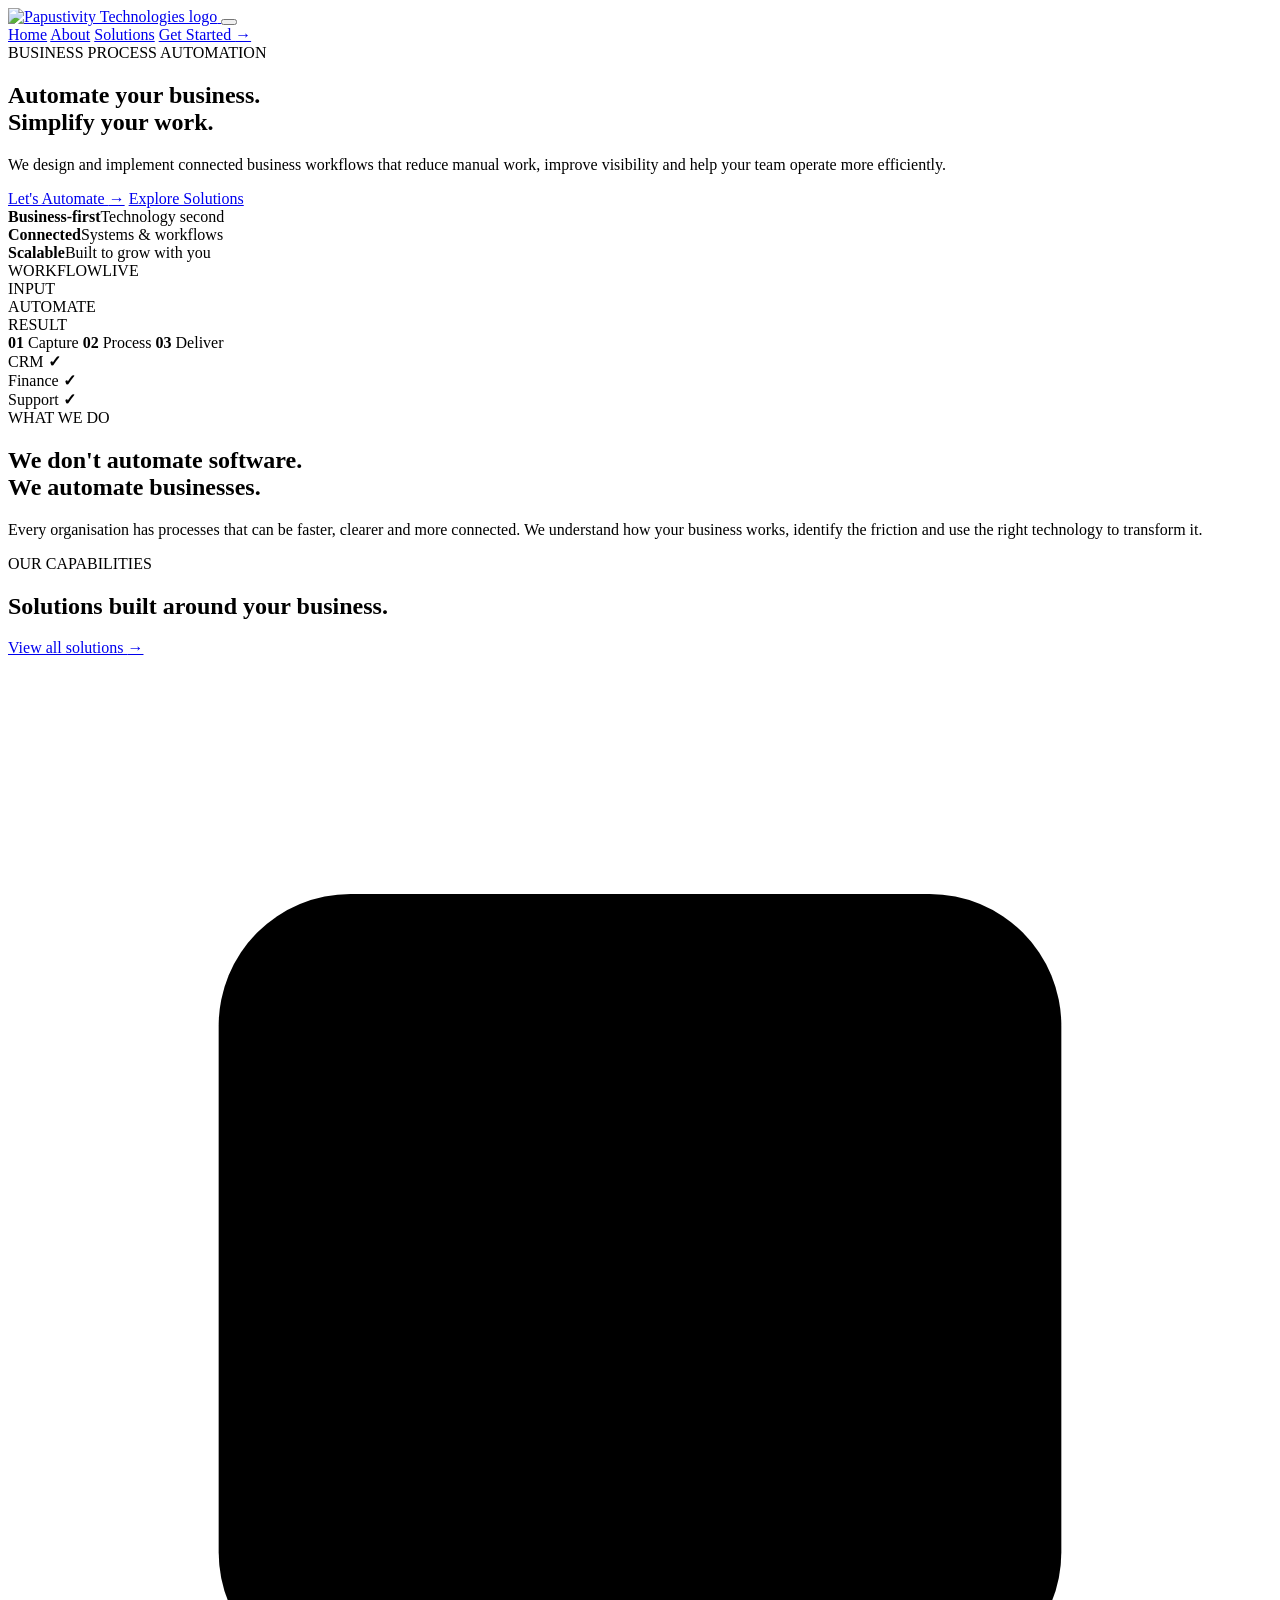
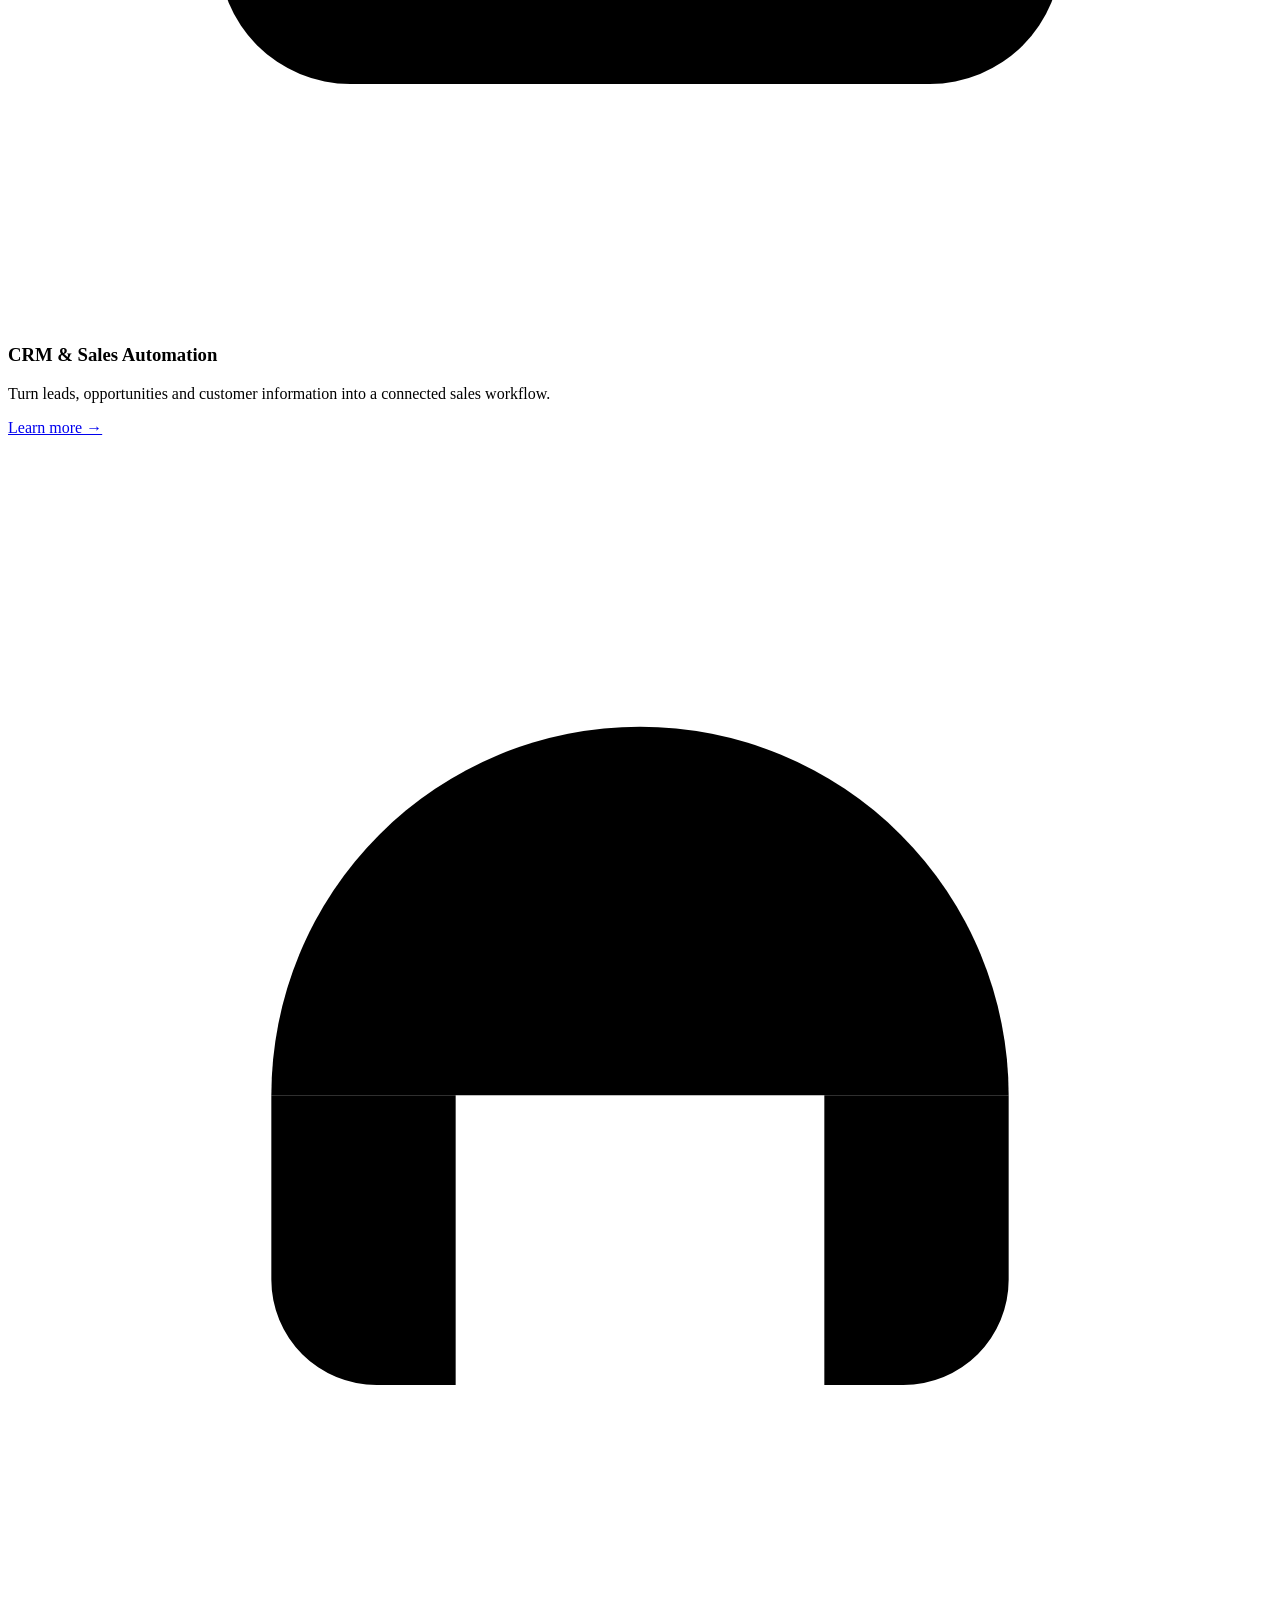
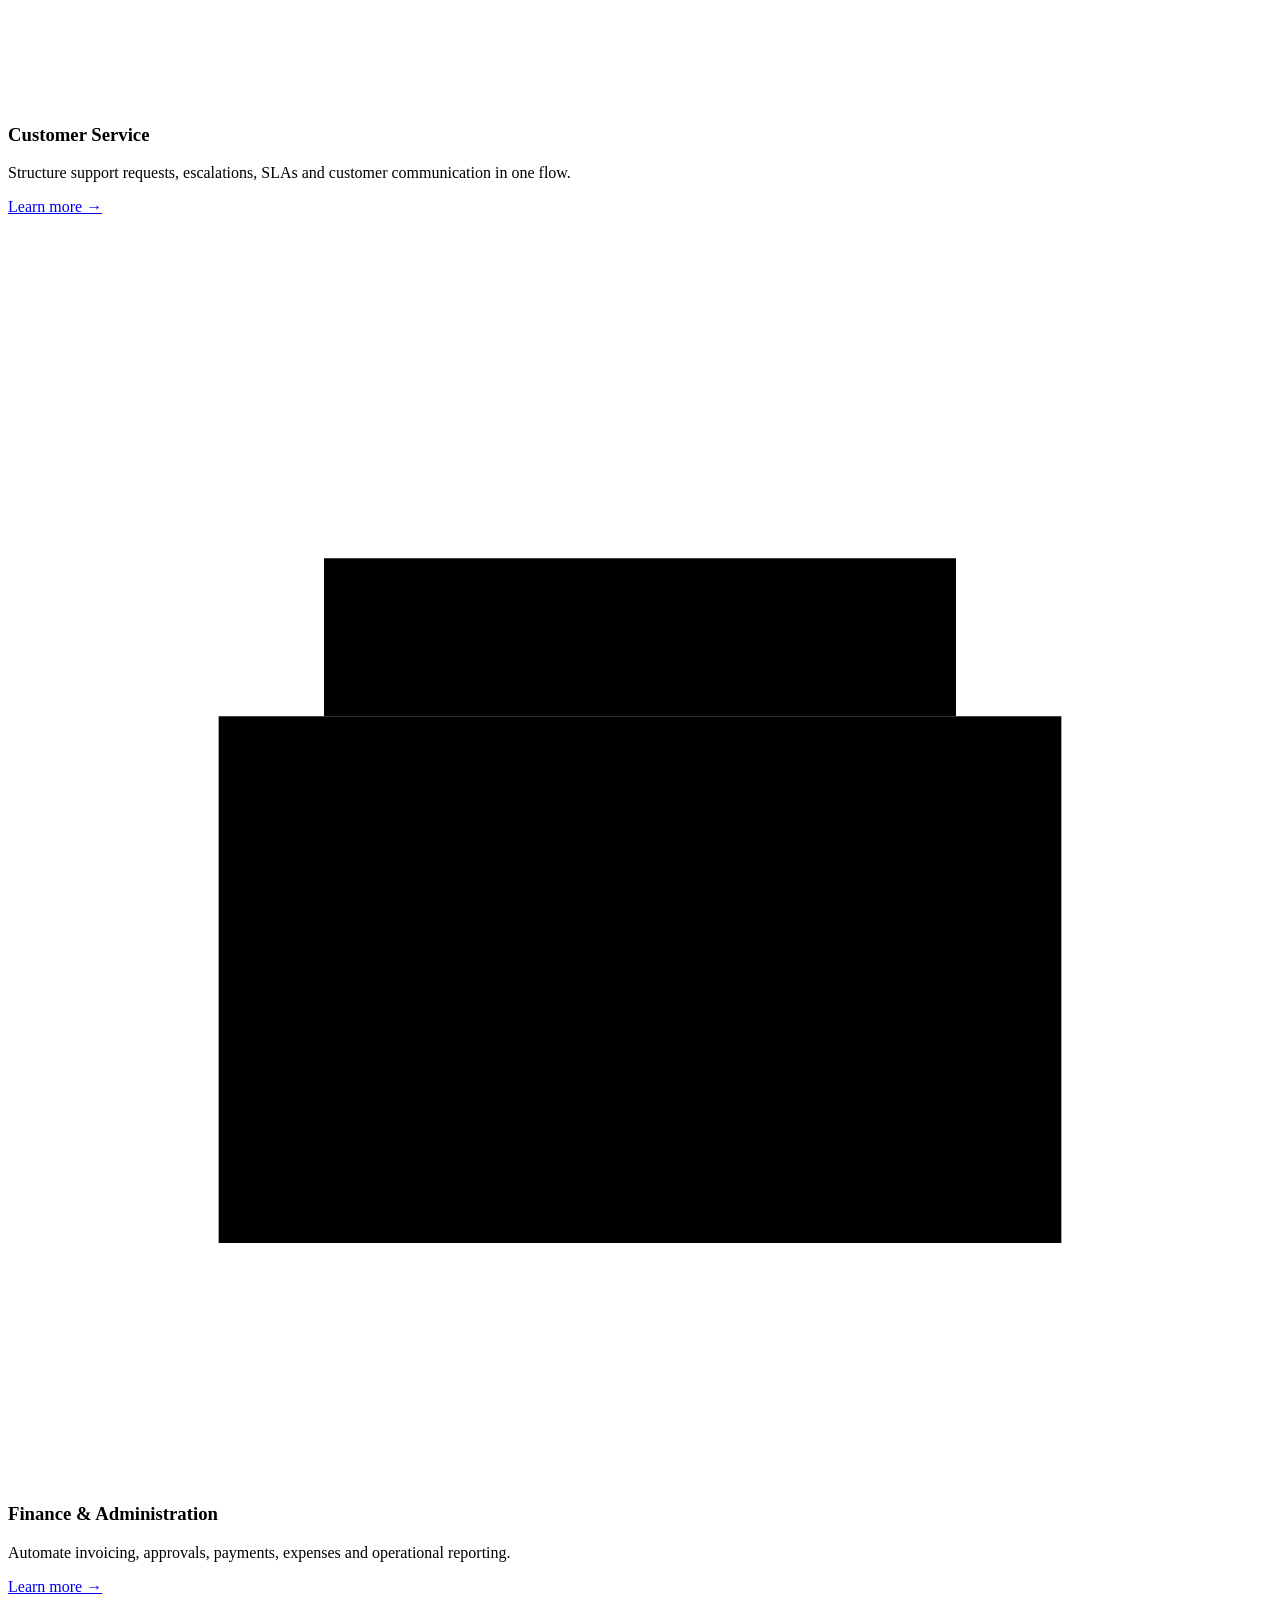
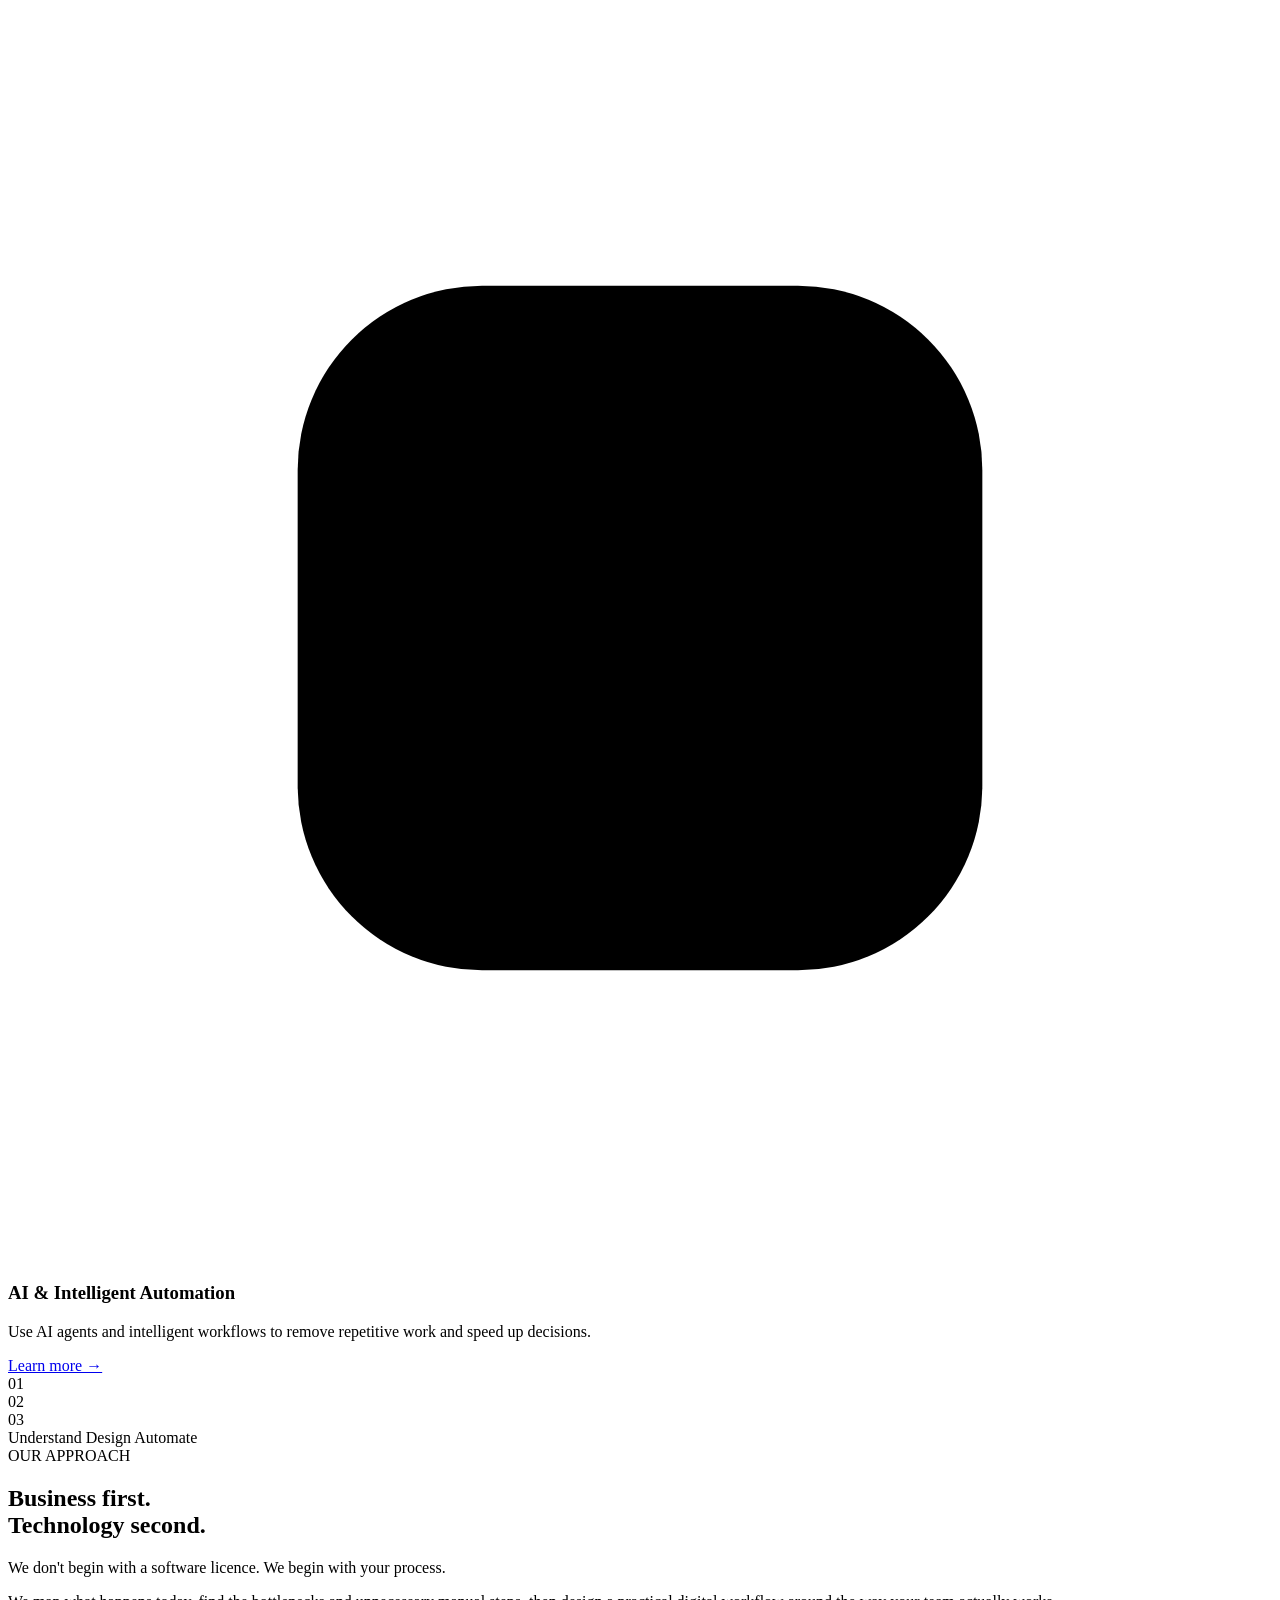
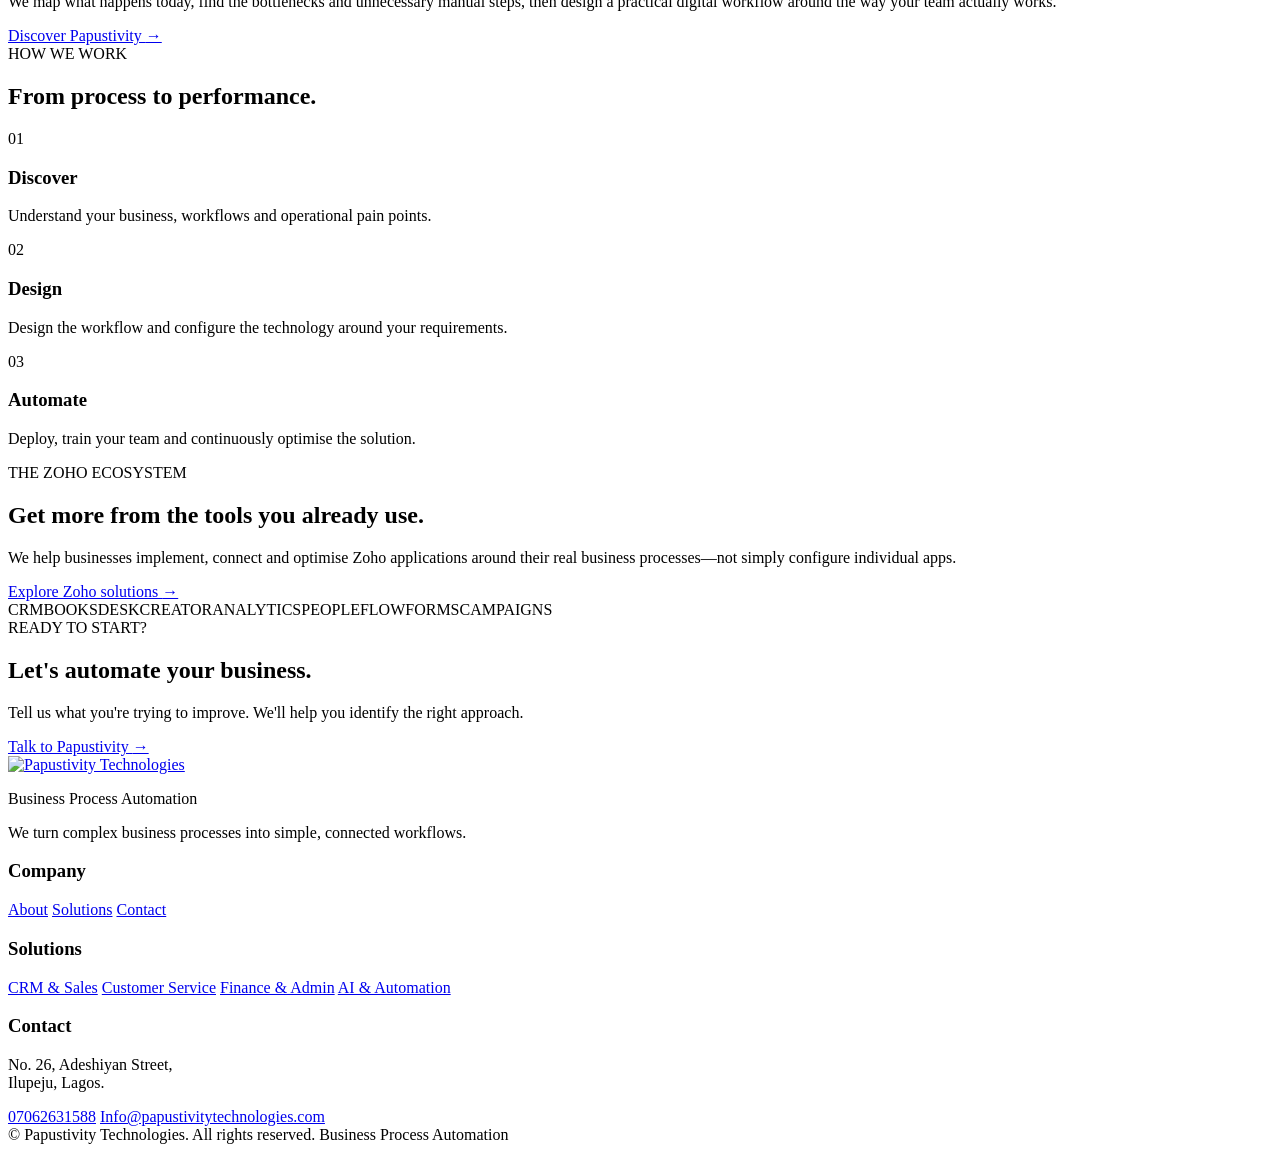
==== index.html @ e0532d32 "Initial File upload" ====
<!DOCTYPE html>
<html lang="en">
<head>
  <meta charset="UTF-8">
  <meta name="viewport" content="width=device-width, initial-scale=1.0">
  <meta name="theme-color" content="#081b3a">
  <meta name="description" content="Papustivity Technologies helps businesses automate workflows, connect systems and simplify operations.">
  <meta property="og:title" content="Home | Papustivity Technologies">
  <meta property="og:description" content="Papustivity Technologies helps businesses automate workflows, connect systems and simplify operations.">
  <meta property="og:type" content="website">
  <meta property="og:image" content="images/papustivity-logo.png">
  <title>Home | Papustivity Technologies</title>
  <link rel="icon" type="image/png" href="images/papustivity-logo.png">
  <link rel="stylesheet" href="css/style.css">
</head>
<body class="home-page">

<header class="site-header" id="site-header">
  <div class="container nav-wrap">
    <a class="brand" href="index.html" aria-label="Papustivity Technologies home">
      <img src="images/papustivity-logo.png" alt="Papustivity Technologies logo">
    </a>

    <button class="menu-toggle" type="button" aria-label="Open navigation" aria-expanded="false" aria-controls="site-nav">
      <span></span><span></span><span></span>
    </button>

    <nav class="site-nav" id="site-nav" aria-label="Main navigation">
      <a href="index.html" data-nav="home">Home</a>
      <a href="about.html" data-nav="about">About</a>
      <a href="solutions.html" data-nav="solutions">Solutions</a>
      <a class="nav-cta" href="contact.html">Get Started <span>→</span></a>
    </nav>
  </div>
</header>

<main>
  <section class="hero">
    <div class="hero-grid container">
      <div class="hero-copy">
        <span class="eyebrow"><span class="eyebrow-dot"></span> BUSINESS PROCESS AUTOMATION</span>
        <h1>Automate your business.<br><span>Simplify your work.</span></h1>
        <p class="hero-text">We design and implement connected business workflows that reduce manual work, improve visibility and help your team operate more efficiently.</p>
        <div class="hero-actions">
          <a class="btn btn-primary" href="contact.html">Let's Automate <span>→</span></a>
          <a class="btn btn-ghost" href="solutions.html">Explore Solutions</a>
        </div>
        <div class="hero-proof">
          <div><strong>Business-first</strong><span>Technology second</span></div>
          <div><strong>Connected</strong><span>Systems &amp; workflows</span></div>
          <div><strong>Scalable</strong><span>Built to grow with you</span></div>
        </div>
      </div>

      <div class="hero-visual" aria-label="Illustration of an automated business workflow">
        <div class="orb orb-one"></div>
        <div class="orb orb-two"></div>
        <div class="automation-card">
          <div class="automation-top">
            <span>WORKFLOW</span><span class="live-dot">LIVE</span>
          </div>
          <div class="flow-map">
            <div class="flow-node start">INPUT</div>
            <div class="flow-line"><i></i></div>
            <div class="flow-node active">AUTOMATE</div>
            <div class="flow-line"><i></i></div>
            <div class="flow-node end">RESULT</div>
          </div>
          <div class="mini-stats">
            <span><b>01</b> Capture</span>
            <span><b>02</b> Process</span>
            <span><b>03</b> Deliver</span>
          </div>
        </div>
        <div class="floating-tag tag-one">CRM <b>✓</b></div>
        <div class="floating-tag tag-two">Finance <b>✓</b></div>
        <div class="floating-tag tag-three">Support <b>✓</b></div>
      </div>
    </div>
  </section>

  <section class="section intro-section">
    <div class="container narrow center">
      <span class="section-kicker">WHAT WE DO</span>
      <h2>We don't automate software.<br><span>We automate businesses.</span></h2>
      <p>Every organisation has processes that can be faster, clearer and more connected. We understand how your business works, identify the friction and use the right technology to transform it.</p>
    </div>
  </section>

  <section class="section section-soft">
    <div class="container">
      <div class="section-heading">
        <div>
          <span class="section-kicker">OUR CAPABILITIES</span>
          <h2>Solutions built around your business.</h2>
        </div>
        <a class="text-link" href="solutions.html">View all solutions <span>→</span></a>
      </div>

      <div class="card-grid four">
        <article class="service-card">
          <svg viewBox="0 0 48 48"><rect x="8" y="9" width="32" height="30" rx="5"/><circle cx="18" cy="21" r="4"/><path d="M27 19h8M27 25h8M14 31h21"/></svg>
          <h3>CRM &amp; Sales Automation</h3>
          <p>Turn leads, opportunities and customer information into a connected sales workflow.</p>
          <a href="solutions.html#crm">Learn more →</a>
        </article>
        <article class="service-card">
          <svg viewBox="0 0 48 48"><path d="M10 25a14 14 0 0 1 28 0"/><path d="M10 25v7a4 4 0 0 0 4 4h3V25h-7ZM38 25v7a4 4 0 0 1-4 4h-3V25h7Z"/><path d="M24 36h6"/></svg>
          <h3>Customer Service</h3>
          <p>Structure support requests, escalations, SLAs and customer communication in one flow.</p>
          <a href="solutions.html#service">Learn more →</a>
        </article>
        <article class="service-card">
          <svg viewBox="0 0 48 48"><path d="M8 19h32v20H8z"/><path d="M12 19V13h24v6M8 25h32"/><circle cx="31" cy="32" r="3"/></svg>
          <h3>Finance &amp; Administration</h3>
          <p>Automate invoicing, approvals, payments, expenses and operational reporting.</p>
          <a href="solutions.html#finance">Learn more →</a>
        </article>
        <article class="service-card">
          <svg viewBox="0 0 48 48"><rect x="11" y="11" width="26" height="26" rx="7"/><path d="M17 24h14M24 17v14M6 20h5M37 20h5M20 6v5M20 37v5"/><circle cx="20" cy="24" r="2"/><circle cx="28" cy="24" r="2"/></svg>
          <h3>AI &amp; Intelligent Automation</h3>
          <p>Use AI agents and intelligent workflows to remove repetitive work and speed up decisions.</p>
          <a href="solutions.html#ai">Learn more →</a>
        </article>
      </div>
    </div>
  </section>

  <section class="section">
    <div class="container split-section">
      <div class="process-graphic">
        <div class="process-circle"><span>01</span></div>
        <div class="process-path path-a"></div>
        <div class="process-path path-b"></div>
        <div class="process-circle small"><span>02</span></div>
        <div class="process-circle result"><span>03</span></div>
        <span class="process-label label-a">Understand</span>
        <span class="process-label label-b">Design</span>
        <span class="process-label label-c">Automate</span>
      </div>
      <div>
        <span class="section-kicker">OUR APPROACH</span>
        <h2>Business first.<br><span>Technology second.</span></h2>
        <p class="lead">We don't begin with a software licence. We begin with your process.</p>
        <p>We map what happens today, find the bottlenecks and unnecessary manual steps, then design a practical digital workflow around the way your team actually works.</p>
        <a class="btn btn-outline" href="about.html">Discover Papustivity <span>→</span></a>
      </div>
    </div>
  </section>

  <section class="section section-navy">
    <div class="container">
      <div class="section-heading light">
        <div>
          <span class="section-kicker">HOW WE WORK</span>
          <h2>From process to performance.</h2>
        </div>
      </div>
      <div class="steps">
        <div class="step"><span>01</span><div><h3>Discover</h3><p>Understand your business, workflows and operational pain points.</p></div></div>
        <div class="step"><span>02</span><div><h3>Design</h3><p>Design the workflow and configure the technology around your requirements.</p></div></div>
        <div class="step"><span>03</span><div><h3>Automate</h3><p>Deploy, train your team and continuously optimise the solution.</p></div></div>
      </div>
    </div>
  </section>

  <section class="section zoho-section">
    <div class="container zoho-wrap">
      <div>
        <span class="section-kicker">THE ZOHO ECOSYSTEM</span>
        <h2>Get more from the tools you already use.</h2>
        <p>We help businesses implement, connect and optimise Zoho applications around their real business processes—not simply configure individual apps.</p>
        <a class="text-link" href="solutions.html#zoho">Explore Zoho solutions <span>→</span></a>
      </div>
      <div class="app-cloud" aria-label="Zoho applications">
        <span>CRM</span><span>BOOKS</span><span>DESK</span><span>CREATOR</span><span>ANALYTICS</span><span>PEOPLE</span><span>FLOW</span><span>FORMS</span><span>CAMPAIGNS</span>
      </div>
    </div>
  </section>

  <section class="cta-section">
    <div class="container cta-box">
      <div><span class="section-kicker">READY TO START?</span><h2>Let's automate your business.</h2><p>Tell us what you're trying to improve. We'll help you identify the right approach.</p></div>
      <a class="btn btn-light" href="contact.html">Talk to Papustivity <span>→</span></a>
    </div>
  </section>
</main>

<footer class="site-footer">
  <div class="container footer-grid">
    <div class="footer-brand">
      <a class="brand footer-logo" href="index.html" aria-label="Papustivity Technologies home">
        <img src="images/papustivity-logo.png" alt="Papustivity Technologies">
      </a>
      <p>Business Process Automation</p>
      <p class="footer-copy">We turn complex business processes into simple, connected workflows.</p>
    </div>

    <div>
      <h3>Company</h3>
      <a href="about.html">About</a>
      <a href="solutions.html">Solutions</a>
      <a href="contact.html">Contact</a>
    </div>

    <div>
      <h3>Solutions</h3>
      <a href="solutions.html#crm">CRM &amp; Sales</a>
      <a href="solutions.html#service">Customer Service</a>
      <a href="solutions.html#finance">Finance &amp; Admin</a>
      <a href="solutions.html#ai">AI &amp; Automation</a>
    </div>

    <div class="footer-contact">
      <h3>Contact</h3>
      <p>No. 26, Adeshiyan Street,<br>Ilupeju, Lagos.</p>
      <a href="tel:07062631588">07062631588</a>
      <a href="mailto:Info@papustivitytechnologies.com">Info@papustivitytechnologies.com</a>
    </div>
  </div>

  <div class="container footer-bottom">
    <span>© <span id="year"></span> Papustivity Technologies. All rights reserved.</span>
    <span>Business Process Automation</span>
  </div>
</footer>

<script src="js/main.js"></script>
</body>
</html>
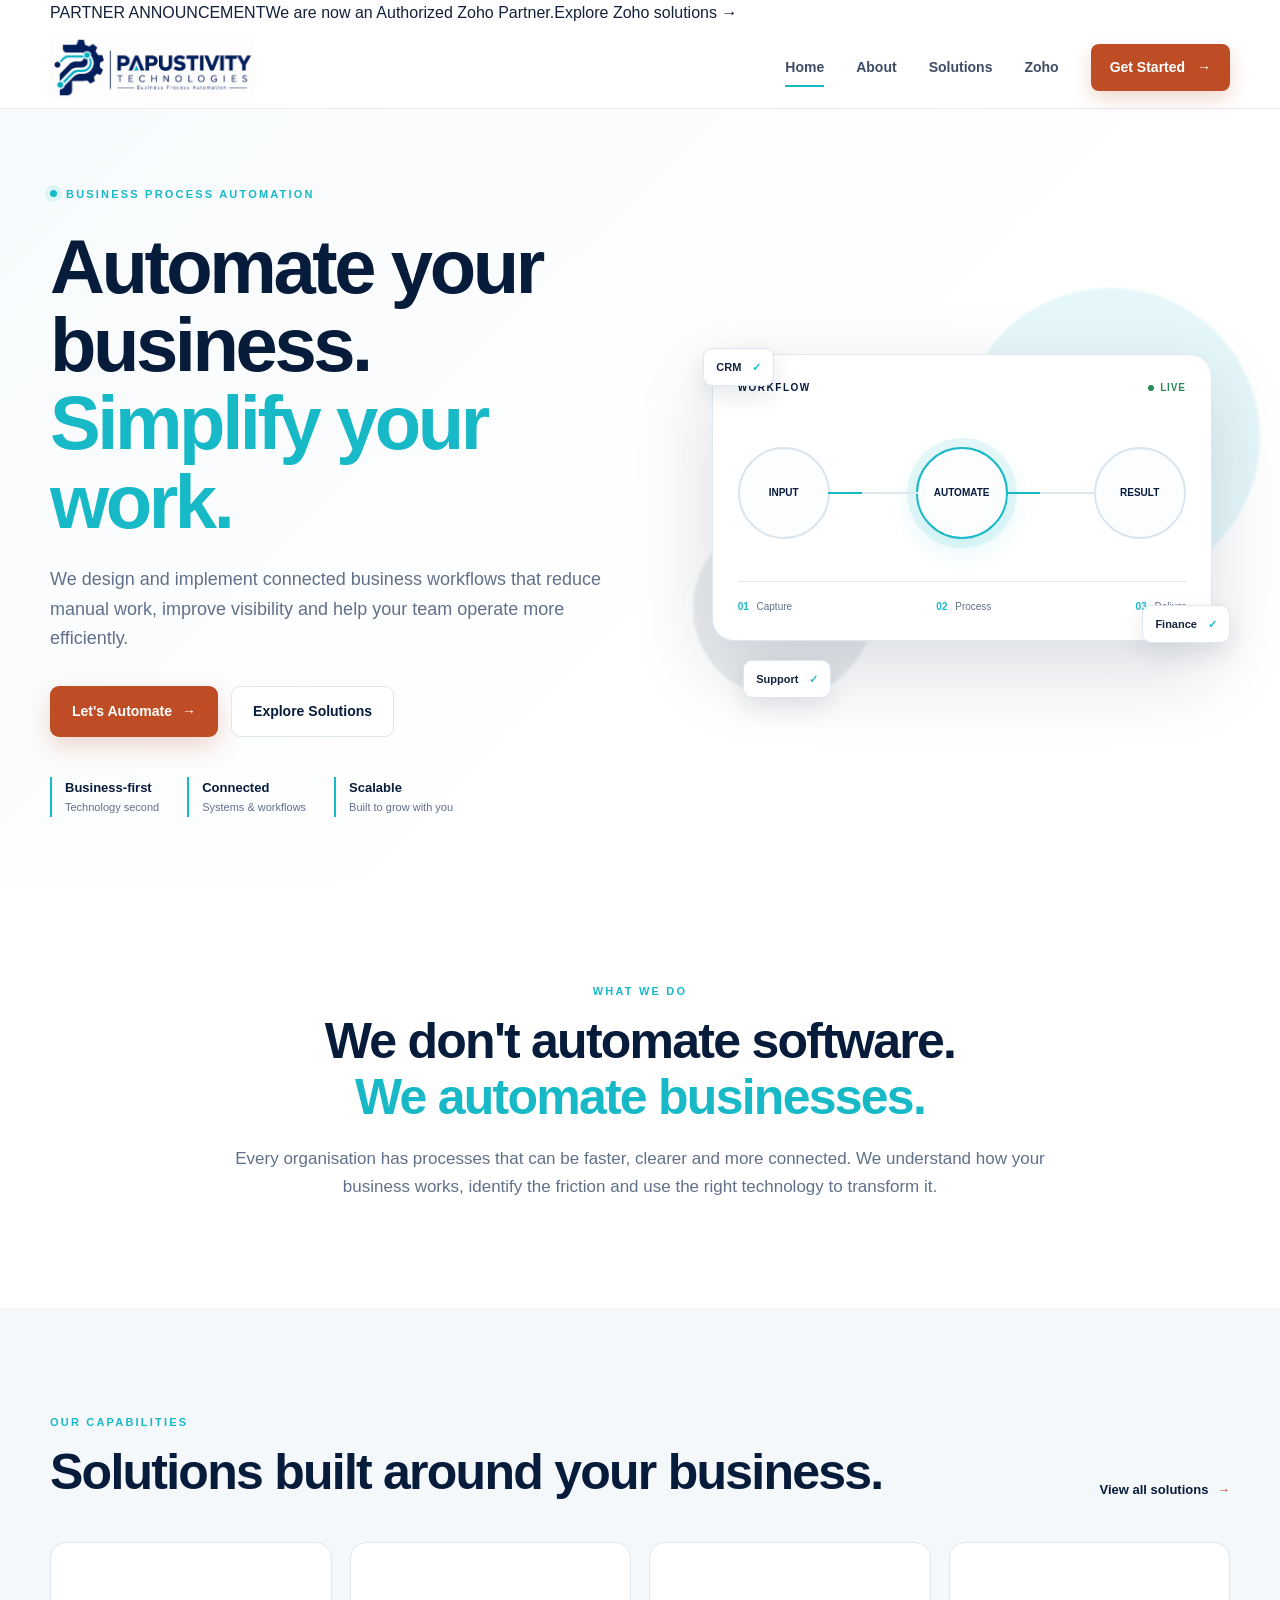
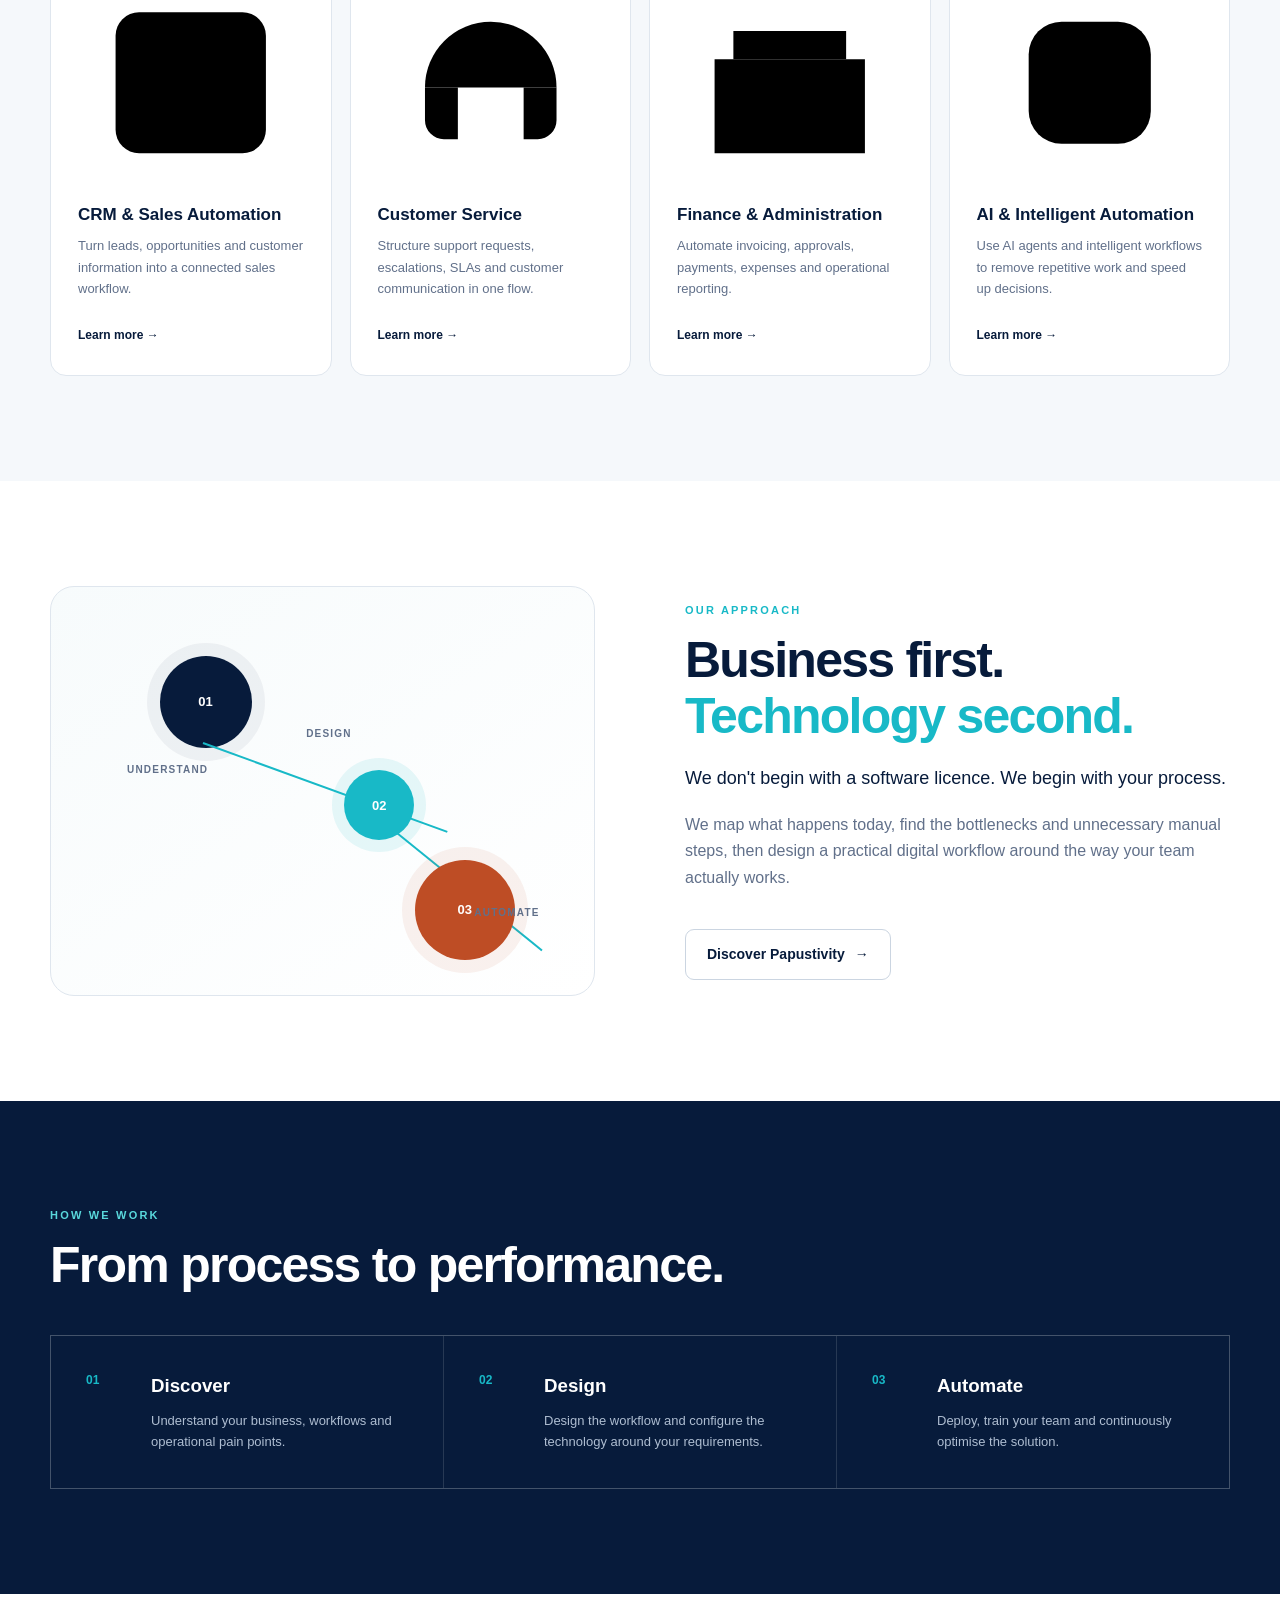
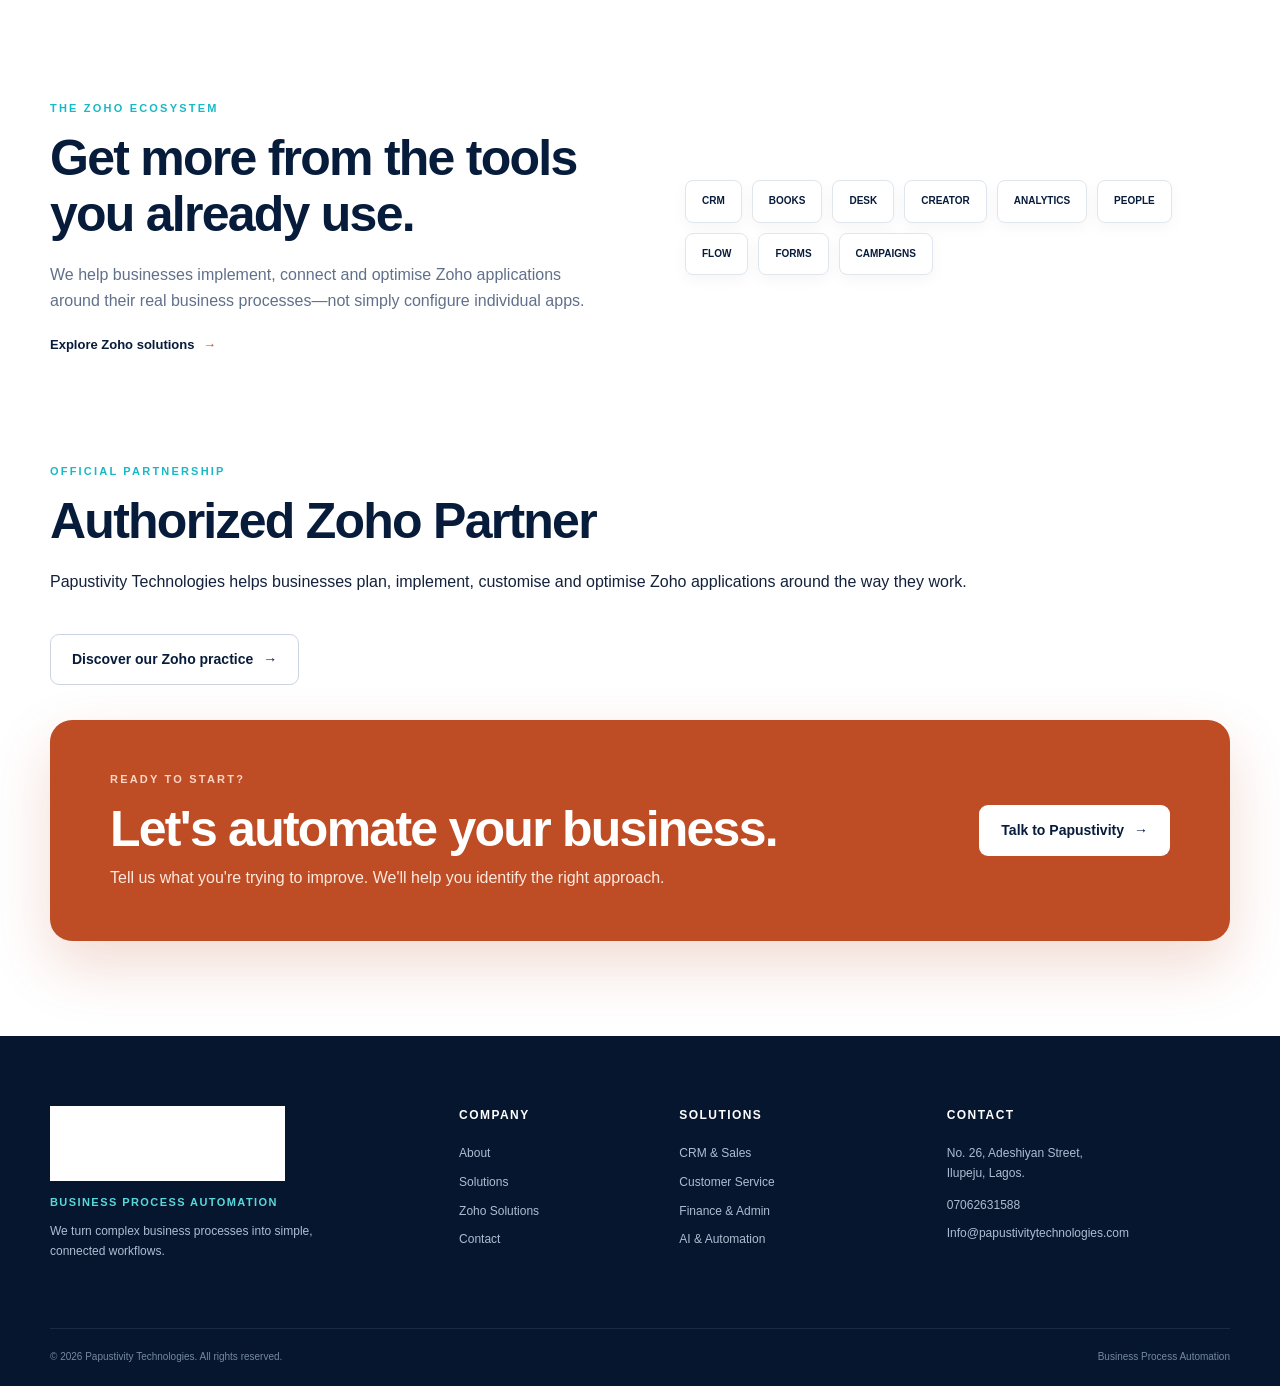
==== commit 17f635c8: "Add Authorized Zoho Partner website campaign" ====
--- a/index.html
+++ b/index.html
@@ -16,6 +16,8 @@
 </head>
 <body class="home-page">
 
+<div class="partner-announcement"><div class="container"><span class="announcement-label">PARTNER ANNOUNCEMENT</span><span>We are now an Authorized Zoho Partner.</span><a href="zoho.html">Explore Zoho solutions <b>→</b></a></div></div>
+
 <header class="site-header" id="site-header">
   <div class="container nav-wrap">
     <a class="brand" href="index.html" aria-label="Papustivity Technologies home">
@@ -30,6 +32,7 @@
       <a href="index.html" data-nav="home">Home</a>
       <a href="about.html" data-nav="about">About</a>
       <a href="solutions.html" data-nav="solutions">Solutions</a>
+      <a href="zoho.html" data-nav="zoho">Zoho</a>
       <a class="nav-cta" href="contact.html">Get Started <span>→</span></a>
     </nav>
   </div>
@@ -171,13 +174,15 @@
         <span class="section-kicker">THE ZOHO ECOSYSTEM</span>
         <h2>Get more from the tools you already use.</h2>
         <p>We help businesses implement, connect and optimise Zoho applications around their real business processes—not simply configure individual apps.</p>
-        <a class="text-link" href="solutions.html#zoho">Explore Zoho solutions <span>→</span></a>
+        <a class="text-link" href="zoho.html">Explore Zoho solutions <span>→</span></a>
       </div>
       <div class="app-cloud" aria-label="Zoho applications">
         <span>CRM</span><span>BOOKS</span><span>DESK</span><span>CREATOR</span><span>ANALYTICS</span><span>PEOPLE</span><span>FLOW</span><span>FORMS</span><span>CAMPAIGNS</span>
       </div>
     </div>
   </section>
+
+  <section class="partner-proof-section"><div class="container partner-proof-inner"><div><span class="section-kicker">OFFICIAL PARTNERSHIP</span><h2>Authorized Zoho Partner</h2><p>Papustivity Technologies helps businesses plan, implement, customise and optimise Zoho applications around the way they work.</p></div><a class="btn btn-outline" href="zoho.html">Discover our Zoho practice <span>→</span></a></div></section>
 
   <section class="cta-section">
     <div class="container cta-box">
@@ -201,6 +206,7 @@
       <h3>Company</h3>
       <a href="about.html">About</a>
       <a href="solutions.html">Solutions</a>
+      <a href="zoho.html">Zoho Solutions</a>
       <a href="contact.html">Contact</a>
     </div>
 
--- a/css/style.css
+++ b/css/style.css
@@ -0,0 +1,232 @@
+
+:root{
+  --navy:#071b3b;
+  --navy-2:#0c2a55;
+  --navy-3:#123c72;
+  --aqua:#18b9c7;
+  --aqua-2:#59d8dc;
+  --orange:#be4d25;
+  --orange-dark:#9f3e1d;
+  --ink:#13213b;
+  --muted:#61708a;
+  --line:#dfe6ee;
+  --soft:#f5f8fb;
+  --white:#fff;
+  --shadow:0 20px 60px rgba(7,27,59,.10);
+  --radius:20px;
+  --max:1180px;
+}
+
+*{box-sizing:border-box}
+html{scroll-behavior:smooth}
+body{margin:0;font-family:Aptos,Arial,sans-serif;color:var(--ink);background:var(--white);line-height:1.65;-webkit-font-smoothing:antialiased}
+img{max-width:100%;display:block}
+a{color:inherit;text-decoration:none}
+button,input,select,textarea{font:inherit}
+button{cursor:pointer}
+.container{width:min(var(--max),calc(100% - 48px));margin:0 auto}
+.narrow{max-width:850px}
+.center{text-align:center}
+
+.site-header{position:sticky;top:0;z-index:100;background:rgba(255,255,255,.95);backdrop-filter:blur(16px);border-bottom:1px solid rgba(223,230,238,.75)}
+.nav-wrap{height:82px;display:flex;align-items:center;justify-content:space-between;gap:32px}
+.brand{display:block;width:205px}
+.brand img{width:100%;height:auto}
+.site-nav{display:flex;align-items:center;gap:32px;font-size:14px;font-weight:600}
+.site-nav>a:not(.nav-cta){position:relative;color:#3e4d65;padding:8px 0}
+.site-nav>a:not(.nav-cta):after{content:"";position:absolute;left:0;right:100%;bottom:0;height:2px;background:var(--aqua);transition:.25s}
+.site-nav>a:not(.nav-cta):hover:after,.site-nav>a.active:after{right:0}
+.nav-cta{background:var(--orange);color:white;padding:12px 19px;border-radius:8px;box-shadow:0 8px 20px rgba(190,77,37,.22);transition:.2s}
+.nav-cta:hover{background:var(--orange-dark);transform:translateY(-1px)}
+.nav-cta span{margin-left:8px}
+.menu-toggle{display:none;border:0;background:none;padding:8px}
+.menu-toggle span{display:block;width:25px;height:2px;background:var(--navy);margin:5px 0}
+
+.hero{overflow:hidden;background:linear-gradient(135deg,#f7fafc 0%,#fff 62%)}
+.hero-grid{min-height:670px;display:grid;grid-template-columns:1.05fr .95fr;align-items:center;gap:50px;padding:70px 0}
+.eyebrow,.section-kicker{font-size:11px;letter-spacing:.20em;font-weight:800;color:var(--aqua);text-transform:uppercase}
+.eyebrow{display:inline-flex;align-items:center;gap:9px}
+.eyebrow-dot{width:7px;height:7px;border-radius:50%;background:var(--aqua);box-shadow:0 0 0 5px rgba(24,185,199,.12)}
+h1,h2,h3,p{margin-top:0}
+h1{font-size:clamp(48px,6vw,76px);line-height:1.03;letter-spacing:-.045em;margin:22px 0 24px;color:var(--navy);font-weight:800}
+h1 span,h2 span{color:var(--aqua)}
+.hero-text{max-width:610px;color:var(--muted);font-size:18px}
+.hero-actions{display:flex;gap:13px;flex-wrap:wrap;margin:32px 0 40px}
+.btn{display:inline-flex;align-items:center;justify-content:center;gap:10px;border-radius:9px;padding:13px 21px;font-weight:700;font-size:14px;border:1px solid transparent;transition:.2s}
+.btn-primary{background:var(--orange);color:white;box-shadow:0 10px 25px rgba(190,77,37,.22)}
+.btn-primary:hover{background:var(--orange-dark);transform:translateY(-2px);box-shadow:0 14px 30px rgba(190,77,37,.27)}
+.btn-ghost{border-color:var(--line);background:white;color:var(--navy)}
+.btn-ghost:hover,.btn-outline:hover{border-color:var(--navy);background:var(--navy);color:white}
+.btn-outline{border-color:#cbd5e1;color:var(--navy);margin-top:22px}
+.btn-light{background:white;color:var(--navy)}
+.btn-light:hover{background:#edf6f8;transform:translateY(-2px)}
+.hero-proof{display:flex;gap:28px;flex-wrap:wrap}
+.hero-proof div{padding-left:13px;border-left:2px solid var(--aqua)}
+.hero-proof strong{display:block;font-size:13px;color:var(--navy)}
+.hero-proof span{display:block;font-size:11px;color:var(--muted)}
+
+.hero-visual{position:relative;min-height:460px;display:flex;align-items:center;justify-content:center}
+.automation-card{position:relative;z-index:2;width:min(500px,100%);background:white;border:1px solid #dfe8ef;border-radius:22px;box-shadow:0 30px 80px rgba(7,27,59,.15);padding:25px}
+.automation-top{display:flex;justify-content:space-between;align-items:center;font-size:10px;font-weight:800;letter-spacing:.15em;color:var(--navy)}
+.live-dot{color:#2b8a5a;letter-spacing:.08em}.live-dot:before{content:"";display:inline-block;width:6px;height:6px;background:#2b8a5a;border-radius:50%;margin-right:6px}
+.flow-map{display:flex;align-items:center;justify-content:space-between;margin:50px 0 42px}
+.flow-node{width:92px;height:92px;border-radius:50%;border:2px solid #dbe5ed;display:grid;place-items:center;text-align:center;font-size:10px;font-weight:800;color:var(--navy);background:#fbfdff}
+.flow-node.active{border-color:var(--aqua);box-shadow:0 0 0 9px rgba(24,185,199,.10),0 10px 30px rgba(24,185,199,.15)}
+.flow-line{height:2px;background:#dfe8ef;flex:1;position:relative;margin:0 -2px}
+.flow-line i{position:absolute;width:38%;height:2px;background:var(--aqua);left:0;top:0;animation:flow 1.8s infinite linear}
+@keyframes flow{from{left:0;width:20%}to{left:80%;width:20%}}
+.mini-stats{display:flex;justify-content:space-between;border-top:1px solid var(--line);padding-top:17px;font-size:10px;color:var(--muted)}
+.mini-stats b{color:var(--aqua);margin-right:5px}
+.orb{position:absolute;border-radius:50%;filter:blur(1px)}
+.orb-one{width:300px;height:300px;background:rgba(24,185,199,.11);right:-30px;top:20px}
+.orb-two{width:180px;height:180px;background:rgba(7,27,59,.08);left:0;bottom:30px}
+.floating-tag{position:absolute;z-index:3;background:white;border:1px solid var(--line);padding:9px 12px;border-radius:9px;box-shadow:0 10px 25px rgba(7,27,59,.1);font-size:11px;font-weight:700}
+.floating-tag b{color:var(--aqua);margin-left:8px}
+.tag-one{top:80px;left:10px}.tag-two{right:0;bottom:85px}.tag-three{left:50px;bottom:30px}
+
+.section{padding:105px 0}
+.section-soft{background:var(--soft)}
+.intro-section{padding-top:95px;padding-bottom:90px}
+.section-kicker{display:block;margin-bottom:13px}
+h2{font-size:clamp(34px,4vw,50px);line-height:1.12;letter-spacing:-.035em;color:var(--navy);margin-bottom:20px}
+.narrow>p,.intro-section .narrow>p{font-size:17px;color:var(--muted)}
+.section-heading{display:flex;justify-content:space-between;align-items:flex-end;gap:30px;margin-bottom:42px}
+.section-heading h2{margin-bottom:0}
+.text-link{font-weight:700;font-size:13px;color:var(--navy);white-space:nowrap}
+.text-link span{color:var(--orange);margin-left:5px}
+.card-grid{display:grid;gap:18px}.card-grid.four{grid-template-columns:repeat(4,1fr)}.card-grid.three{grid-template-columns:repeat(3,1fr)}
+.service-card{background:white;border:1px solid var(--line);border-radius:16px;padding:27px;transition:.25s}
+.service-card:hover{transform:translateY(-5px);box-shadow:var(--shadow);border-color:#c9d9e4}
+.feature-icon{width:48px;height:48px;border-radius:13px;display:grid;place-items:center;background:#e8f8f9;color:var(--aqua);margin-bottom:23px}
+.feature-icon svg{width:27px;height:27px;fill:none;stroke:currentColor;stroke-width:1.8;stroke-linecap:round;stroke-linejoin:round}
+.service-card h3{font-size:17px;line-height:1.25;color:var(--navy);margin-bottom:10px}
+.service-card p,.principle p{font-size:13px;color:var(--muted);margin-bottom:22px}
+.service-card a{font-size:12px;font-weight:800;color:var(--navy)}
+.split-section{display:grid;grid-template-columns:1fr 1fr;align-items:center;gap:90px}
+.split-section p{color:var(--muted)}
+.split-section .lead{font-size:18px;color:var(--navy)}
+.process-graphic{min-height:410px;position:relative;background:linear-gradient(145deg,#f7fbfc,#fff);border:1px solid var(--line);border-radius:24px;overflow:hidden}
+.process-circle{position:absolute;width:92px;height:92px;border-radius:50%;background:var(--navy);color:white;display:grid;place-items:center;font-size:13px;font-weight:800;left:20%;top:17%;box-shadow:0 0 0 13px rgba(7,27,59,.05)}
+.process-circle.small{width:70px;height:70px;background:var(--aqua);left:54%;top:45%;box-shadow:0 0 0 12px rgba(24,185,199,.10)}
+.process-circle.result{width:100px;height:100px;background:var(--orange);left:67%;top:67%;box-shadow:0 0 0 13px rgba(190,77,37,.08)}
+.process-path{position:absolute;height:2px;background:var(--aqua);transform-origin:left center}
+.path-a{width:260px;left:28%;top:38%;transform:rotate(20deg)}
+.path-b{width:220px;left:59%;top:55%;transform:rotate(39deg)}
+.process-label{position:absolute;font-size:10px;font-weight:800;letter-spacing:.12em;text-transform:uppercase;color:var(--muted)}
+.label-a{left:14%;top:43%}.label-b{left:47%;top:34%}.label-c{right:10%;bottom:18%}
+.section-navy{background:var(--navy);color:white}
+.section-heading.light h2,.section-navy h2{color:white}
+.section-navy .section-kicker{color:var(--aqua-2)}
+.steps{display:grid;grid-template-columns:repeat(3,1fr);gap:1px;background:rgba(255,255,255,.13);border:1px solid rgba(255,255,255,.13)}
+.step{padding:35px;background:var(--navy);display:grid;grid-template-columns:45px 1fr;gap:20px}
+.step>span{color:var(--aqua);font-size:12px;font-weight:800}
+.step h3{color:white;margin-bottom:8px}.step p{color:#aebdd1;font-size:13px;margin:0}
+.zoho-wrap{display:grid;grid-template-columns:1fr 1fr;gap:90px;align-items:center}
+.zoho-wrap p{color:var(--muted);max-width:550px}
+.app-cloud{display:flex;gap:10px;flex-wrap:wrap;align-content:center}
+.app-cloud span{border:1px solid var(--line);padding:12px 16px;border-radius:8px;font-size:10px;font-weight:800;color:var(--navy);background:#fff;box-shadow:0 5px 15px rgba(7,27,59,.04)}
+.cta-section{padding:35px 0 95px}
+.cta-box{background:var(--orange);color:white;border-radius:22px;padding:50px 60px;display:flex;justify-content:space-between;align-items:center;gap:35px;box-shadow:0 25px 60px rgba(190,77,37,.20)}
+.cta-box h2{color:white;margin-bottom:8px}.cta-box p{margin:0;color:#ffe9df}.cta-box .section-kicker{color:#ffd5c5}
+
+.page-hero{padding:110px 0 95px;background:linear-gradient(135deg,#f6fafc,#fff);border-bottom:1px solid var(--line)}
+.page-hero h1{max-width:900px}.page-hero p{max-width:700px;font-size:18px;color:var(--muted)}
+.principle{border:1px solid var(--line);padding:32px;border-radius:18px;background:white}
+.principle>span{font-size:11px;font-weight:800;color:var(--aqua)}
+.principle h3{margin:22px 0 10px;color:var(--navy)}
+.capability-list{border-top:1px solid var(--line)}
+.capability-list div{display:flex;justify-content:space-between;align-items:center;padding:21px 5px;border-bottom:1px solid var(--line);font-size:17px;font-weight:700;color:var(--navy)}
+.capability-list b{font-size:11px;color:var(--aqua)}
+
+.solution-block{display:grid;grid-template-columns:110px 1fr;gap:42px;padding:60px 0;border-bottom:1px solid var(--line);align-items:start}
+.solution-block.reverse{grid-template-columns:110px 1fr}
+.solution-block .feature-icon{width:78px;height:78px;border-radius:18px}
+.solution-block .feature-icon svg{width:40px;height:40px}
+.solution-block h2{font-size:37px;margin-bottom:10px}
+.solution-block p{color:var(--muted);max-width:760px}
+.tag-list{display:flex;flex-wrap:wrap;gap:8px;margin-top:22px}
+.tag-list span{font-size:10px;font-weight:700;padding:7px 10px;background:var(--soft);border:1px solid var(--line);border-radius:99px;color:var(--navy)}
+.zoho-mark{width:78px;height:78px;border-radius:18px;display:grid;place-items:center;background:var(--navy);color:white;font-size:42px;font-weight:800}
+
+.contact-grid{display:grid;grid-template-columns:.85fr 1.15fr;gap:85px;align-items:start}
+.contact-info>p{color:var(--muted);max-width:500px;margin-bottom:38px}
+.contact-detail{display:flex;gap:15px;margin:25px 0}
+.detail-icon{width:38px;height:38px;display:grid;place-items:center;border-radius:10px;background:#e8f8f9;color:var(--aqua);font-weight:800}
+.contact-detail small{display:block;color:var(--muted);font-size:10px;text-transform:uppercase;letter-spacing:.1em;font-weight:800}
+.contact-detail strong,.contact-detail a{display:block;color:var(--navy);font-size:14px;margin-top:3px}
+.contact-detail a:hover{color:var(--orange)}
+.form-card{background:white;border:1px solid var(--line);border-radius:20px;padding:34px;box-shadow:var(--shadow)}
+.form-row{display:grid;grid-template-columns:1fr 1fr;gap:16px}
+.form-field{margin-bottom:19px}
+.form-field label{display:block;font-size:11px;font-weight:800;color:var(--navy);margin-bottom:7px}
+.form-field input,.form-field select,.form-field textarea{width:100%;border:1px solid #d7e0e8;border-radius:8px;background:#fbfdff;padding:12px 13px;color:var(--ink);outline:none;transition:.2s}
+.form-field textarea{resize:vertical;min-height:135px}
+.form-field input:focus,.form-field select:focus,.form-field textarea:focus{border-color:var(--aqua);box-shadow:0 0 0 4px rgba(24,185,199,.09)}
+.form-submit{width:100%;border:0;margin-top:4px}
+.form-submit[disabled]{opacity:.65;cursor:wait;transform:none}
+.form-status{font-size:12px;margin:13px 0 0;text-align:center;min-height:18px}.form-status.success{color:#2b8a5a}.form-status.error{color:#b33b2c}
+
+.site-footer{background:#06162f;color:#aebdd1;padding-top:70px}
+.footer-grid{display:grid;grid-template-columns:1.5fr .7fr .9fr 1.2fr;gap:55px;padding-bottom:55px}
+.footer-logo{width:235px;filter:brightness(0) invert(1);margin-bottom:12px}
+.footer-brand>p:first-of-type{color:var(--aqua-2);font-size:11px;letter-spacing:.13em;text-transform:uppercase;font-weight:800}
+.footer-copy{font-size:12px;max-width:300px}
+.site-footer h3{color:white;font-size:12px;text-transform:uppercase;letter-spacing:.12em;margin-bottom:18px}
+.site-footer .footer-grid>div:not(.footer-brand)>a{display:block;font-size:12px;margin:9px 0;color:#aebdd1}.site-footer a:hover{color:white}
+.footer-contact p{font-size:12px;margin-bottom:12px}.footer-contact a{display:block;font-size:12px;margin:7px 0}
+.footer-bottom{border-top:1px solid rgba(255,255,255,.09);padding:20px 0;display:flex;justify-content:space-between;gap:20px;font-size:10px;color:#7588a2}
+
+@media(max-width:1000px){
+  .card-grid.four{grid-template-columns:repeat(2,1fr)}
+  .hero-grid{grid-template-columns:1fr;min-height:auto;padding:75px 0}
+  .hero-visual{min-height:420px}
+  .split-section,.zoho-wrap{grid-template-columns:1fr;gap:50px}
+  .process-graphic{max-width:650px}
+  .footer-grid{grid-template-columns:1.4fr 1fr 1fr}
+  .footer-contact{grid-column:2/4}
+}
+@media(max-width:760px){
+  .container{width:min(var(--max),calc(100% - 34px))}
+  .nav-wrap{height:72px}
+  .brand{width:180px}
+  .menu-toggle{display:block}
+  .site-nav{display:none;position:absolute;left:0;right:0;top:72px;background:white;border-bottom:1px solid var(--line);padding:18px 20px 25px;flex-direction:column;align-items:stretch;gap:7px;box-shadow:0 15px 30px rgba(7,27,59,.08)}
+  .site-nav.open{display:flex}
+  .site-nav>a:not(.nav-cta){padding:12px 4px}
+  .nav-cta{text-align:center;margin-top:6px}
+  h1{font-size:48px}
+  .section{padding:78px 0}
+  .section-heading{display:block}
+  .section-heading .text-link{display:inline-block;margin-top:18px}
+  .card-grid.four,.card-grid.three{grid-template-columns:1fr}
+  .hero-proof{gap:15px}
+  .hero-visual{min-height:360px}
+  .automation-card{padding:19px}
+  .flow-node{width:70px;height:70px;font-size:8px}
+  .floating-tag{display:none}
+  .steps{grid-template-columns:1fr}
+  .step{padding:26px}
+  .cta-box{padding:35px 28px;display:block}
+  .cta-box .btn{margin-top:22px}
+  .page-hero{padding:80px 0 70px}
+  .solution-block,.solution-block.reverse{grid-template-columns:1fr;gap:25px;padding:45px 0}
+  .solution-block .feature-icon,.zoho-mark{width:62px;height:62px}
+  .solution-block h2{font-size:32px}
+  .contact-grid{grid-template-columns:1fr;gap:45px}
+  .form-row{grid-template-columns:1fr;gap:0}
+  .form-card{padding:23px}
+  .footer-grid{grid-template-columns:1fr 1fr;gap:35px}
+  .footer-contact{grid-column:1/3}
+  .footer-bottom{display:block}.footer-bottom span{display:block;margin:5px 0}
+}
+@media(max-width:430px){
+  h1{font-size:41px}
+  h2{font-size:34px}
+  .hero-actions .btn{width:100%}
+  .hero-proof{display:grid;grid-template-columns:1fr 1fr}
+  .hero-proof div:last-child{grid-column:1/3}
+  .flow-map{margin:38px 0 30px}
+  .flow-node{width:58px;height:58px}
+  .footer-grid{grid-template-columns:1fr}
+  .footer-contact{grid-column:auto}
+}
